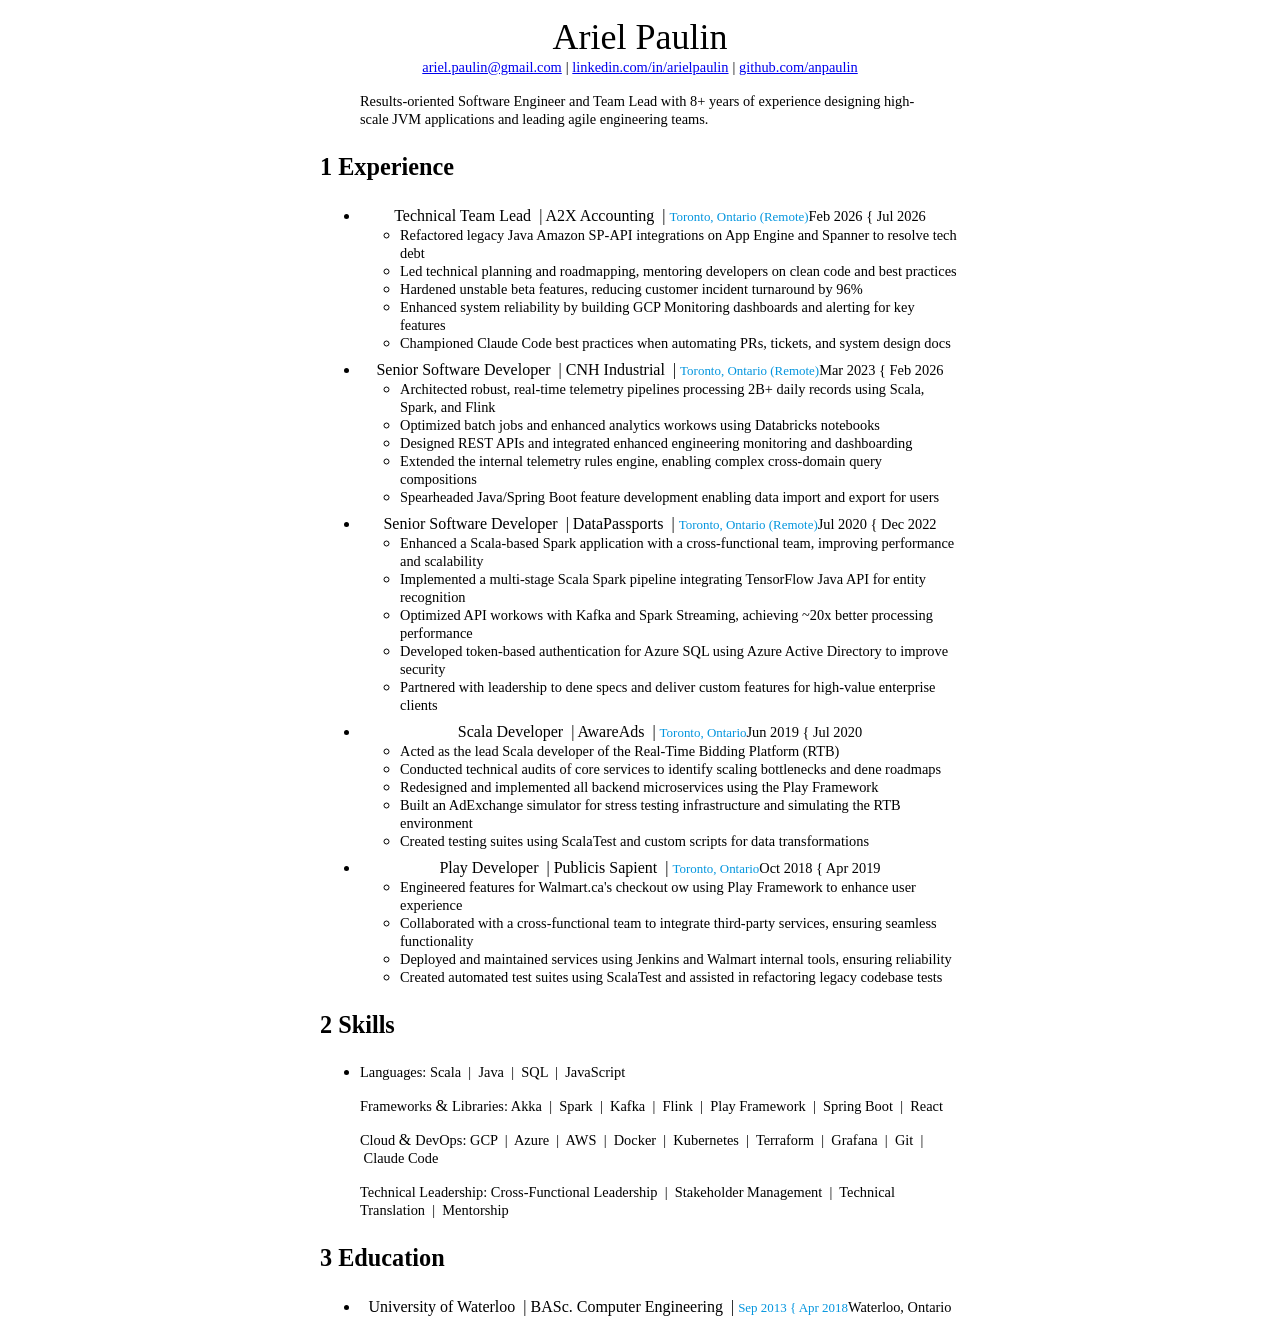
==== standard/ariel_paulin.html @ 682699bd "Makefile: add native make4ht HTML compilation target for TeX source" ====
<!DOCTYPE html> 
<html lang='en' xml:lang='en'> 
<head><title></title> 
<meta charset='utf-8' /> 
<meta content='TeX4ht (https://tug.org/tex4ht/)' name='generator' /> 
<meta content='width=device-width,initial-scale=1' name='viewport' /> 
<link href='ariel_paulin.css' rel='stylesheet' type='text/css' /> 
<meta content='ariel_paulin.tex' name='src' /> 
</head><body>
<div class='center'>
<!-- l. 124 --><p class='noindent'>
</p><!-- l. 125 --><p class='noindent'><span class='Roboto-Bold-lf-ot-1x-x-248'>Ariel Paulin</span><br />
<a href='mailto:ariel.paulin@gmail.com'><span class='Roboto-Regular-lf-ot-1'>ariel.paulin@gmail.com</span></a> <span class='lmsy-10'>| </span><a href='https://www.linkedin.com/in/arielpaulin'><span class='Roboto-Regular-lf-ot-1'>linkedin.com/in/arielpaulin</span></a> <span class='lmsy-10'>| </span><a href='https://github.com/anpaulin'><span class='Roboto-Regular-lf-ot-1'>github.com/anpaulin</span></a>  </p></div>
     <blockquote class='quote'>
     <!-- l. 135 --><p class='noindent'><span class='Roboto-Italic-lf-ot-1'>Results-oriented
     Software
     Engineer
     and
     Team
     Lead
     with
     8+
     years
     of
     experience
     designing
     high-scale
     JVM
     applications
     and
     leading
     agile
     engineering
     teams.</span>
     </p></blockquote>

<h3 class='sectionHead' id='experience'><span class='titlemark'>1    </span> <a id='x1-10001'></a>Experience</h3>
  <ul class='itemize1'>
  <li class='itemize'>
  <!-- l. 3 --><p class='noindent'></p> <table class='tabular' id='TBL-1'><colgroup id='TBL-1-1g'><col id='TBL-1-1' /><col id='TBL-1-2' /></colgroup><tr id='TBL-1-1-' style='vertical-align:baseline;'><td class='td10' id='TBL-1-1-1' style='white-space:nowrap; text-align:left;'><span class='Roboto-Bold-lf-ot-1x-x-109'>Technical Team Lead </span> <span class='lmsy-10x-x-109'>|</span> <span class='Roboto-Bold-lf-ot-1x-x-109'>A2X Accounting </span> <span class='lmsy-10x-x-109'>|</span> <span id='textcolor1'><span class='Roboto-Italic-lf-ot-1x-x-90'>Toronto, Ontario (Remote)</span></span></td><td class='td01' id='TBL-1-1-2' style='white-space:nowrap; text-align:right;'><span class='Roboto-Bold-lf-ot-1'>Feb 2026 { Jul 2026</span></td>
</tr></table>
       <ul class='itemize2'>
       <li class='itemize'>
       <span class='Roboto-Regular-lf-ot-1'>Refactored
       legacy
       Java
       Amazon
       SP-API
       integrations
       on                                                                                              
                                                                                                       
       App
       Engine
       and
       Spanner
       to
       resolve
       tech
       debt</span>
       </li>
       <li class='itemize'>
       <span class='Roboto-Regular-lf-ot-1'>Led
       technical
       planning
       and
       roadmapping,
       mentoring
       developers
       on
       clean
       code
       and
       best
       practices</span>
       </li>
       <li class='itemize'>
       <span class='Roboto-Regular-lf-ot-1'>Hardened
       unstable
       beta
       features,
       reducing
       customer
       incident
       turnaround
       by
       96%</span>
       </li>
       <li class='itemize'>
       <span class='Roboto-Regular-lf-ot-1'>Enhanced
       system
       reliability
       by
       building
       GCP
       Monitoring
       dashboards
       and
       alerting
       for
       key
       features</span>
                                                                                                       
                                                                                                       
       </li>
       <li class='itemize'>
       <span class='Roboto-Regular-lf-ot-1'>Championed
       Claude
       Code
       best
       practices
       when
       automating
       PRs,
       tickets,
       and
       system
       design
       docs</span>
        </li></ul>
  </li>
  <li class='itemize'>
  <!-- l. 3 --><p class='noindent'></p> <table class='tabular' id='TBL-2'><colgroup id='TBL-2-1g'><col id='TBL-2-1' /><col id='TBL-2-2' /></colgroup><tr id='TBL-2-1-' style='vertical-align:baseline;'><td class='td10' id='TBL-2-1-1' style='white-space:nowrap; text-align:left;'><span class='Roboto-Bold-lf-ot-1x-x-109'>Senior Software Developer </span> <span class='lmsy-10x-x-109'>|</span> <span class='Roboto-Bold-lf-ot-1x-x-109'>CNH Industrial </span> <span class='lmsy-10x-x-109'>|</span> <span id='textcolor2'><span class='Roboto-Italic-lf-ot-1x-x-90'>Toronto, Ontario (Remote)</span></span></td><td class='td01' id='TBL-2-1-2' style='white-space:nowrap; text-align:right;'><span class='Roboto-Bold-lf-ot-1'>Mar 2023 { Feb 2026</span></td>
</tr></table>
       <ul class='itemize2'>
       <li class='itemize'>
       <span class='Roboto-Regular-lf-ot-1'>Architected
       robust,
       real-time
       telemetry
       pipelines
       processing
       2B+
       daily
       records
       using
       Scala,
       Spark,
       and
       Flink</span>
       </li>
       <li class='itemize'>
       <span class='Roboto-Regular-lf-ot-1'>Optimized
       batch
       jobs
       and
       enhanced
       analytics
       work ows
       using
       Databricks
       notebooks</span>
       </li>
                                                                                                       
                                                                                                       
       <li class='itemize'>
       <span class='Roboto-Regular-lf-ot-1'>Designed
       REST
       APIs
       and
       integrated
       enhanced
       engineering
       monitoring
       and
       dashboarding</span>
       </li>
       <li class='itemize'>
       <span class='Roboto-Regular-lf-ot-1'>Extended
       the
       internal
       telemetry
       rules
       engine,
       enabling
       complex
       cross-domain
       query
       compositions</span>
       </li>
       <li class='itemize'>
       <span class='Roboto-Regular-lf-ot-1'>Spearheaded
       Java/Spring
       Boot
       feature
       development
       enabling
       data
       import
       and
       export
       for
       users</span>
        </li></ul>
  </li>
  <li class='itemize'>
  <!-- l. 3 --><p class='noindent'></p> <table class='tabular' id='TBL-3'><colgroup id='TBL-3-1g'><col id='TBL-3-1' /><col id='TBL-3-2' /></colgroup><tr id='TBL-3-1-' style='vertical-align:baseline;'><td class='td10' id='TBL-3-1-1' style='white-space:nowrap; text-align:left;'><span class='Roboto-Bold-lf-ot-1x-x-109'>Senior Software Developer </span> <span class='lmsy-10x-x-109'>|</span> <span class='Roboto-Bold-lf-ot-1x-x-109'>DataPassports </span> <span class='lmsy-10x-x-109'>|</span> <span id='textcolor3'><span class='Roboto-Italic-lf-ot-1x-x-90'>Toronto, Ontario (Remote)</span></span></td><td class='td01' id='TBL-3-1-2' style='white-space:nowrap; text-align:right;'><span class='Roboto-Bold-lf-ot-1'>Jul 2020 { Dec 2022</span></td>
</tr></table>
       <ul class='itemize2'>
       <li class='itemize'>
       <span class='Roboto-Regular-lf-ot-1'>Enhanced
       a
       Scala-based
       Spark                                                                                            
                                                                                                       
       application
       with
       a
       cross-functional
       team,
       improving
       performance
       and
       scalability</span>
       </li>
       <li class='itemize'>
       <span class='Roboto-Regular-lf-ot-1'>Implemented
       a
       multi-stage
       Scala
       Spark
       pipeline
       integrating
       TensorFlow
       Java
       API
       for
       entity
       recognition</span>
       </li>
       <li class='itemize'>
       <span class='Roboto-Regular-lf-ot-1'>Optimized
       API
       work ows
       with
       Kafka
       and
       Spark
       Streaming,
       achieving
       ~20x
       better
       processing
       performance</span>
       </li>
       <li class='itemize'>
       <span class='Roboto-Regular-lf-ot-1'>Developed
       token-based
       authentication
       for
       Azure
       SQL
       using
       Azure
       Active
       Directory                                                                                         
                                                                                                       
       to
       improve
       security</span>
       </li>
       <li class='itemize'>
       <span class='Roboto-Regular-lf-ot-1'>Partnered
       with
       leadership
       to
       de ne
       specs
       and
       deliver
       custom
       features
       for
       high-value
       enterprise
       clients</span>
        </li></ul>
  </li>
  <li class='itemize'>
  <!-- l. 3 --><p class='noindent'></p> <table class='tabular' id='TBL-4'><colgroup id='TBL-4-1g'><col id='TBL-4-1' /><col id='TBL-4-2' /></colgroup><tr id='TBL-4-1-' style='vertical-align:baseline;'><td class='td10' id='TBL-4-1-1' style='white-space:nowrap; text-align:left;'><span class='Roboto-Bold-lf-ot-1x-x-109'>Scala Developer </span> <span class='lmsy-10x-x-109'>|</span> <span class='Roboto-Bold-lf-ot-1x-x-109'>AwareAds </span> <span class='lmsy-10x-x-109'>|</span> <span id='textcolor4'><span class='Roboto-Italic-lf-ot-1x-x-90'>Toronto, Ontario</span></span></td><td class='td01' id='TBL-4-1-2' style='white-space:nowrap; text-align:right;'><span class='Roboto-Bold-lf-ot-1'>Jun 2019 { Jul 2020</span></td>
</tr></table>
       <ul class='itemize2'>
       <li class='itemize'>
       <span class='Roboto-Regular-lf-ot-1'>Acted
       as
       the
       lead
       Scala
       developer
       of
       the
       Real-Time
       Bidding
       Platform
       (RTB)</span>
       </li>
       <li class='itemize'>
       <span class='Roboto-Regular-lf-ot-1'>Conducted
       technical
       audits
       of
       core
       services
       to
       identify
       scaling
       bottlenecks                                                                                       
                                                                                                       
       and
       de ne
       roadmaps</span>
       </li>
       <li class='itemize'>
       <span class='Roboto-Regular-lf-ot-1'>Redesigned
       and
       implemented
       all
       backend
       microservices
       using
       the
       Play
       Framework</span>
       </li>
       <li class='itemize'>
       <span class='Roboto-Regular-lf-ot-1'>Built
       an
       AdExchange
       simulator
       for
       stress
       testing
       infrastructure
       and
       simulating
       the
       RTB
       environment</span>
       </li>
       <li class='itemize'>
       <span class='Roboto-Regular-lf-ot-1'>Created
       testing
       suites
       using
       ScalaTest
       and
       custom
       scripts
       for
       data
       transformations</span>
        </li></ul>
  </li>
  <li class='itemize'>
  <!-- l. 3 --><p class='noindent'></p> <table class='tabular' id='TBL-5'><colgroup id='TBL-5-1g'><col id='TBL-5-1' /><col id='TBL-5-2' /></colgroup><tr id='TBL-5-1-' style='vertical-align:baseline;'><td class='td10' id='TBL-5-1-1' style='white-space:nowrap; text-align:left;'><span class='Roboto-Bold-lf-ot-1x-x-109'>Play Developer </span> <span class='lmsy-10x-x-109'>|</span> <span class='Roboto-Bold-lf-ot-1x-x-109'>Publicis Sapient </span> <span class='lmsy-10x-x-109'>|</span> <span id='textcolor5'><span class='Roboto-Italic-lf-ot-1x-x-90'>Toronto, Ontario</span></span></td><td class='td01' id='TBL-5-1-2' style='white-space:nowrap; text-align:right;'><span class='Roboto-Bold-lf-ot-1'>Oct 2018 { Apr 2019</span></td>
</tr></table>
                                                                                                       
                                                                                                       
       <ul class='itemize2'>
       <li class='itemize'>
       <span class='Roboto-Regular-lf-ot-1'>Engineered
       features
       for
       Walmart.ca's
       checkout
        ow
       using
       Play
       Framework
       to
       enhance
       user
       experience</span>
       </li>
       <li class='itemize'>
       <span class='Roboto-Regular-lf-ot-1'>Collaborated
       with
       a
       cross-functional
       team
       to
       integrate
       third-party
       services,
       ensuring
       seamless
       functionality</span>
       </li>
       <li class='itemize'>
       <span class='Roboto-Regular-lf-ot-1'>Deployed
       and
       maintained
       services
       using
       Jenkins
       and
       Walmart
       internal
       tools,
       ensuring
       reliability</span>
       </li>
       <li class='itemize'>
       <span class='Roboto-Regular-lf-ot-1'>Created
       automated
       test                                                                                             
                                                                                                       
       suites
       using
       ScalaTest
       and
       assisted
       in
       refactoring
       legacy
       codebase
       tests</span>
        </li></ul>
  </li></ul>

<h3 class='sectionHead' id='skills'><span class='titlemark'>2    </span> <a id='x1-20002'></a>Skills</h3>
  <ul class='itemize1'>
  <li class='itemize'>
  <!-- l. 152 --><p class='noindent'>
  <span class='Roboto-Bold-lf-ot-1'>Languages</span><span class='Roboto-Regular-lf-ot-1'>:
  Scala
   </span><span class='cmsy-10'>|
  </span><span class='Roboto-Regular-lf-ot-1'> Java
   </span><span class='cmsy-10'>|
  </span><span class='Roboto-Regular-lf-ot-1'> SQL
   </span><span class='cmsy-10'>|
  </span><span class='Roboto-Regular-lf-ot-1'> JavaScript</span>
  </p><!-- l. 154 --><p class='noindent'><span class='Roboto-Bold-lf-ot-1'>Frameworks
  </span>&amp;
  <span class='Roboto-Bold-lf-ot-1'>Libraries</span><span class='Roboto-Regular-lf-ot-1'>:
  Akka
   </span><span class='cmsy-10'>|
  </span><span class='Roboto-Regular-lf-ot-1'> Spark
   </span><span class='cmsy-10'>|
  </span><span class='Roboto-Regular-lf-ot-1'> Kafka
   </span><span class='cmsy-10'>|
  </span><span class='Roboto-Regular-lf-ot-1'> Flink
   </span><span class='cmsy-10'>|
  </span><span class='Roboto-Regular-lf-ot-1'> Play
  Framework
   </span><span class='cmsy-10'>|
  </span><span class='Roboto-Regular-lf-ot-1'> Spring
  Boot
   </span><span class='cmsy-10'>|
  </span><span class='Roboto-Regular-lf-ot-1'> React</span>
  </p><!-- l. 155 --><p class='noindent'><span class='Roboto-Bold-lf-ot-1'>Cloud
  </span>&amp;
  <span class='Roboto-Bold-lf-ot-1'>DevOps</span><span class='Roboto-Regular-lf-ot-1'>:
  GCP
   </span><span class='cmsy-10'>|
  </span><span class='Roboto-Regular-lf-ot-1'> Azure
   </span><span class='cmsy-10'>|
  </span><span class='Roboto-Regular-lf-ot-1'> AWS
   </span><span class='cmsy-10'>|
                                                                                                       
                                                                                                       
  </span><span class='Roboto-Regular-lf-ot-1'> Docker
   </span><span class='cmsy-10'>|
  </span><span class='Roboto-Regular-lf-ot-1'> Kubernetes
   </span><span class='cmsy-10'>|
  </span><span class='Roboto-Regular-lf-ot-1'> Terraform
   </span><span class='cmsy-10'>|
  </span><span class='Roboto-Regular-lf-ot-1'> Grafana
   </span><span class='cmsy-10'>|
  </span><span class='Roboto-Regular-lf-ot-1'> Git
   </span><span class='cmsy-10'>|
  </span><span class='Roboto-Regular-lf-ot-1'> Claude
  Code</span>
  </p><!-- l. 156 --><p class='noindent'><span class='Roboto-Bold-lf-ot-1'>Technical
  Leadership</span><span class='Roboto-Regular-lf-ot-1'>:
  Cross-Functional
  Leadership
   </span><span class='cmsy-10'>|
  </span><span class='Roboto-Regular-lf-ot-1'> Stakeholder
  Management
   </span><span class='cmsy-10'>|
  </span><span class='Roboto-Regular-lf-ot-1'> Technical
  Translation
   </span><span class='cmsy-10'>|
  </span><span class='Roboto-Regular-lf-ot-1'> Mentorship</span>
  </p></li></ul>

<h3 class='sectionHead' id='education'><span class='titlemark'>3    </span> <a id='x1-30003'></a>Education</h3>
  <ul class='itemize1'>
  <li class='itemize'>
  <!-- l. 3 --><p class='noindent'></p> <table class='tabular' id='TBL-6'><colgroup id='TBL-6-1g'><col id='TBL-6-1' /><col id='TBL-6-2' /></colgroup><tr id='TBL-6-1-' style='vertical-align:baseline;'><td class='td10' id='TBL-6-1-1' style='white-space:nowrap; text-align:left;'><span class='Roboto-Bold-lf-ot-1x-x-109'>University of Waterloo </span> <span class='lmsy-10x-x-109'>|</span> <span class='Roboto-Bold-lf-ot-1x-x-109'>BASc. Computer Engineering </span> <span class='lmsy-10x-x-109'>|</span> <span id='textcolor6'><span class='Roboto-Italic-lf-ot-1x-x-90'>Sep 2013 { Apr 2018</span></span></td><td class='td01' id='TBL-6-1-2' style='white-space:nowrap; text-align:right;'><span class='Roboto-Bold-lf-ot-1'>Waterloo, Ontario</span></td>
</tr></table>
  </li></ul>
 
</body> 
</html>
---- standard/ariel_paulin.css ----
/* start css.sty */
.cmsy-10{font-size:90%;}
.Roboto-Regular-lf-ot-1x-x-109{}
.Roboto-Bold-lf-ot-1x-x-109{}
.Roboto-Bold-lf-ot-1x-x-248{font-size:225%;}
.Roboto-Regular-lf-ot-1{font-size:90%;}
.lmsy-10{font-size:90%;}
.Roboto-Italic-lf-ot-1{font-size:90%;}
.rm-lmtt-10x-x-109{ font-family: monospace,monospace;}
.lmsy-10x-x-109{}
.Roboto-Italic-lf-ot-1x-x-90{font-size:81%;}
.Roboto-Bold-lf-ot-1{font-size:90%;}
p{margin-top:0;margin-bottom:0}
p.indent{text-indent:0;}
p + p{margin-top:1em;}
p + div, p + pre {margin-top:1em;}
div + p, pre + p {margin-top:1em;}
a { overflow-wrap: break-word; word-wrap: break-word; word-break: break-word; hyphens: auto; }
@media print {div.crosslinks {visibility:hidden;}}
table.tabular{border-collapse: collapse; border-spacing: 0;}
a img { border-top: 0; border-left: 0; border-right: 0; }
center { margin-top:1em; margin-bottom:1em; }
td center { margin-top:0em; margin-bottom:0em; }
.Canvas { position:relative; }
img.math{vertical-align:middle;}
div.par-math-display, div.math-display{text-align:center;}
body{ margin:1em auto; max-width:80ch; padding:0 .62em; }
h1,h2,h3,h4,h5 { line-height:1.2; }
@media print{ body{ max-width:none } }
.partHead, .likepartHead { font-size: 2em; }
.chapterHead, .likechapterHead { font-size: 1.7411em; }
.sectionHead, .likesectionHead { font-size: 1.5157em; }
.subsectionHead, .likesubsectionHead { font-size: 1.3195em; }
.subsubsectionHead, .likesubsubsectionHead { font-size: 1.1487em; }
 @media (prefers-color-scheme: dark) { img[src^="ariel_paulin"]{filter: invert(1); } } 
 body { background-color: Canvas; color: CanvasText; color-scheme: light dark; } 
li p.indent { text-indent: 0em }
li p:first-child{ margin-top:0em; }
li p:last-child, li div:last-child { margin-bottom:0.5em; }
li p:first-child{ margin-bottom:0; }
li p~ul:last-child, li p~ol:last-child{ margin-bottom:0.5em; }
.enumerate1 {list-style-type:decimal;}
.enumerate2 {list-style-type:lower-alpha;}
.enumerate3 {list-style-type:lower-roman;}
.enumerate4 {list-style-type:upper-alpha;}
div.newtheorem { margin-bottom: 2em; margin-top: 2em;}
div.newtheorem .head{font-weight: bold;}
.obeylines-h,.obeylines-v {white-space: nowrap; }
div.obeylines-v p { margin-top:0; margin-bottom:0; }
.overline{ text-decoration:overline; }
.overline img{ border-top: 1px solid black; }
td.displaylines {text-align:center; white-space:nowrap;}
.centerline {text-align:center;}
.rightline {text-align:right;}
pre.verbatim {font-family: monospace,monospace; text-align:left; clear:both; }
.fbox {padding-left:3.0pt; padding-right:3.0pt; text-indent:0pt; border:solid black 0.4pt; }
div.fbox {display:table}
div.center div.fbox {text-align:center; clear:both; padding-left:3.0pt; padding-right:3.0pt; text-indent:0pt; border:solid black 0.4pt; }
div.minipage{width:100%;}
div.center, div.center div.center {text-align: center; margin-left:1em; margin-right:1em;}
div.center div {text-align: left;}
div.flushright, div.flushright div.flushright {text-align: right;}
div.flushright div {text-align: left;}
div.flushleft {text-align: left;}
.underline{ text-decoration:underline; }
.underline img{ border-bottom: 1px solid black; margin-bottom:1pt; }
.framebox-c, .framebox-l, .framebox-r { padding-left:3.0pt; padding-right:3.0pt; text-indent:0pt; border:solid black 0.4pt; }
.framebox-c {text-align:center;}
.framebox-l {text-align:left;}
.framebox-r {text-align:right;}
span.thank-mark{ vertical-align: super }
span.footnote-mark sup.textsuperscript, span.footnote-mark a sup.textsuperscript{ font-size:80%; }
code.verb{font-family:monospace,monospace;}
div.tabular, div.center div.tabular {text-align: center; margin-top:0.5em; margin-bottom:0.5em; }
table.tabular td p{margin-top:0em;}
table.tabular {margin-left: auto; margin-right: auto;}
td p:first-child{ margin-top:0em; }
td p:last-child{ margin-bottom:0em; }
div.td00{ margin-left:0pt; margin-right:0pt; }
div.td01{ margin-left:0pt; margin-right:5pt; }
div.td10{ margin-left:5pt; margin-right:0pt; }
div.td11{ margin-left:5pt; margin-right:5pt; }
table[rules] {border-left:solid black 0.4pt; border-right:solid black 0.4pt; }
td.td00{ padding-left:0pt; padding-right:0pt; }
td.td01{ padding-left:0pt; padding-right:5pt; }
td.td10{ padding-left:5pt; padding-right:0pt; }
td.td11{ padding-left:5pt; padding-right:5pt; }
table[rules] {border-left:solid black 0.4pt; border-right:solid black 0.4pt; }
.hline hr, .cline hr{ height : 0px; margin:0px; }
.hline td, .cline td{ padding: 0; }
.hline hr, .cline hr{border:none;border-top:1px solid black;}
.hline {border-top: 1px solid black;}
.hline + .vspace:last-child{display:none;}
.tabbing-right {text-align:right;}
div.float, div.figure {margin-left: auto; margin-right: auto;}
div.float img {text-align:center;}
div.figure img {text-align:center;}
.marginpar,.reversemarginpar {width:20%; float:right; text-align:left; margin-left:auto; margin-top:0.5em; font-size:85%; text-decoration:underline;}
.marginpar p,.reversemarginpar p{margin-top:0.4em; margin-bottom:0.4em;}
.reversemarginpar{float:left;}
table.equation {width:100%;}
.equation td{text-align:center; }
td.equation { margin-top:1em; margin-bottom:1em; } 
td.equation-label { width:5%; text-align:center; }
td.eqnarray4 { width:5%; white-space: normal; }
td.eqnarray2 { width:5%; }
table.eqnarray-star, table.eqnarray {width:100%;}
div.eqnarray{text-align:center;}
div.array {text-align:center;}
div.pmatrix {text-align:center;}
table.pmatrix {width:100%;}
span.pmatrix img{vertical-align:middle;}
div.pmatrix {text-align:center;}
table.pmatrix {width:100%;}
span.bar-css {text-decoration:overline;}
img.cdots{vertical-align:middle;}
.partToc a, .partToc, .likepartToc a, .likepartToc {line-height: 200%; font-weight:bold; font-size:110%;}
.index-item, .index-subitem, .index-subsubitem {display:block}
div.caption {text-indent:-2em; margin-left:3em; margin-right:1em; text-align:center; margin-top: 0.5rem;}
div.caption span.id{font-weight: bold; white-space: nowrap; }
h1.partHead{text-align: center}
p.bibitem { text-indent: -2em; margin-left: 2em; margin-top:0.6em; margin-bottom:0.6em; }
p.bibitem-p { text-indent: 0em; margin-left: 2em; margin-top:0.6em; margin-bottom:0.6em; }
.subsubsectionHead, .likesubsubsectionHead { font-size: 1em; }
.paragraphHead, .likeparagraphHead { margin-top:2em; font-weight: bold;}
.subparagraphHead, .likesubparagraphHead { font-weight: bold;}
.verse{white-space:nowrap; margin-left:2em}
div.maketitle {text-align:center;}
h2.titleHead{text-align:center;}
div.maketitle{ margin-bottom: 2em; }
div.author, div.date {text-align:center;}
div.thanks{text-align:left; margin-left:10%; font-size:85%; font-style:italic; }
div.author{white-space: nowrap;}
div.abstract p {margin-left:5%; margin-right:5%;}
div.abstract {width:100%;}
.abstracttitle{text-align:center;margin-bottom:1em;}
.subsectionToc, .likesubsectionToc {margin-left:1em;}
.subsubsectionToc, .likesubsubsectionToc {margin-left:2em;}
.paragraphToc, .likeparagraphToc {margin-left:3em;}
.subparagraphToc, .likesubparagraphToc {margin-left:4em;}
figure.float, div.figure {margin-left: auto; margin-right: auto;}
figure.figure {text-align:center;}
figcaption.caption {text-indent:-2em; margin-left:3em; margin-right:1em; text-align:center;}
figcaption.caption span.id{font-weight: bold; white-space: nowrap; }
p + figcaption, img + figcaption{margin-top: 1em;}
.abstract{margin:1em;}
div.verbatiminput {font-family: monospace,monospace; white-space: nowrap; }
dl.enumerate-enumitem{display:grid; grid-template-columns: 3ch 1fr; align-items: top; row-gap:1ch;}
div.tabular, div.center div.tabular {text-align: center; margin-top:0.5em; margin-bottom:0.5em; }
table.tabular td p{margin-top:0em;}
table.tabular {margin-left: auto; margin-right: auto;}
td p:first-child{ margin-top:0em; }
td p:last-child{ margin-bottom:0em; }
div.td00{ margin-left:0pt; margin-right:0pt; }
div.td01{ margin-left:0pt; margin-right:5pt; }
div.td10{ margin-left:5pt; margin-right:0pt; }
div.td11{ margin-left:5pt; margin-right:5pt; }
table[rules] {border-left:solid black 0.4pt; border-right:solid black 0.4pt; }
td.td00{ padding-left:0pt; padding-right:0pt; }
td.td01{ padding-left:0pt; padding-right:5pt; }
td.td10{ padding-left:5pt; padding-right:0pt; }
td.td11{ padding-left:5pt; padding-right:5pt; }
table[rules] {border-left:solid black 0.4pt; border-right:solid black 0.4pt; }
.hline hr, .cline hr{ height : 0px; margin:0px; }
.hline td, .cline td{ padding: 0; }
.hline hr, .cline hr{border:none;border-top:1px solid black;}
.hline {border-top: 1px solid black;}
.hline + .vspace:last-child{display:none;}
div.array {text-align:center;}
span#textcolor1{color:#0395DE}
span#textcolor2{color:#0395DE}
span#textcolor3{color:#0395DE}
span#textcolor4{color:#0395DE}
span#textcolor5{color:#0395DE}
span#textcolor6{color:#0395DE}
/* end css.sty */
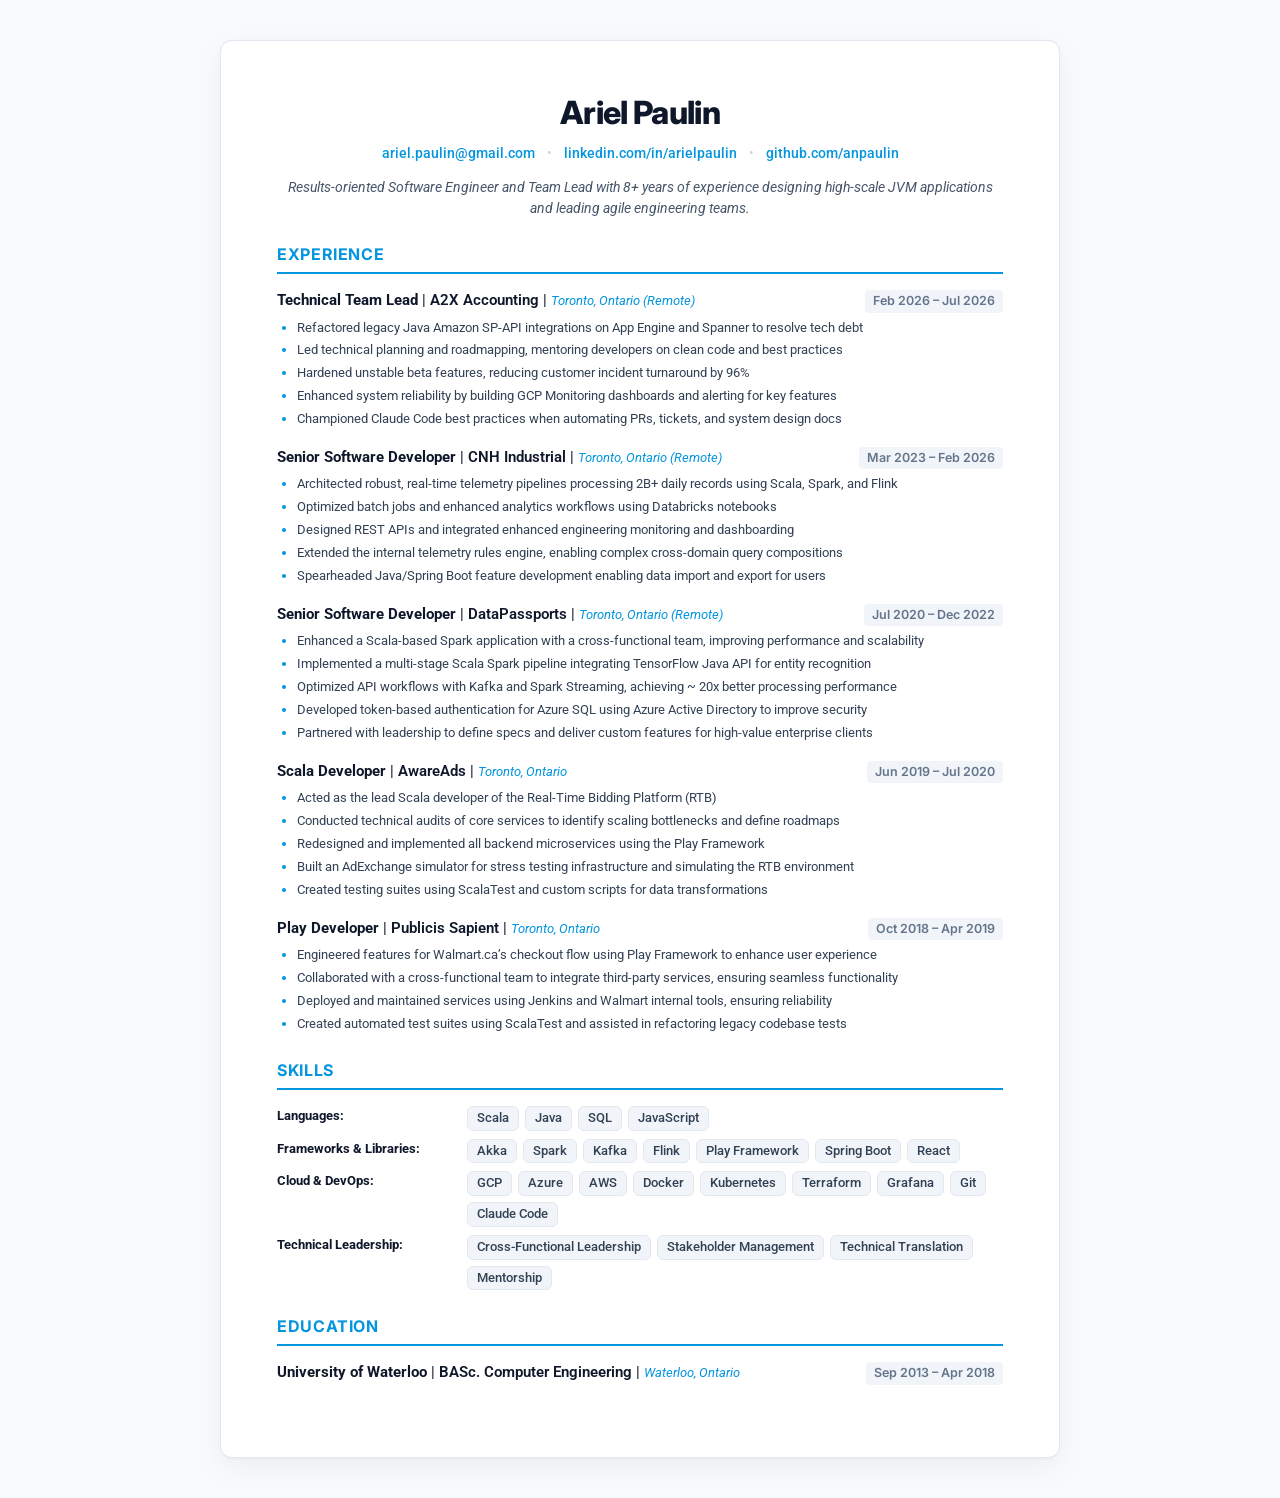
==== commit f6db5376: "Compiler: replace raw make4ht with custom clean modern HTML5 compiler script" ====
--- a/standard/ariel_paulin.html
+++ b/standard/ariel_paulin.html
@@ -1,495 +1,397 @@
-<!DOCTYPE html> 
-<html lang='en' xml:lang='en'> 
-<head><title></title> 
-<meta charset='utf-8' /> 
-<meta content='TeX4ht (https://tug.org/tex4ht/)' name='generator' /> 
-<meta content='width=device-width,initial-scale=1' name='viewport' /> 
-<link href='ariel_paulin.css' rel='stylesheet' type='text/css' /> 
-<meta content='ariel_paulin.tex' name='src' /> 
-</head><body>
-<div class='center'>
-<!-- l. 124 --><p class='noindent'>
-</p><!-- l. 125 --><p class='noindent'><span class='Roboto-Bold-lf-ot-1x-x-248'>Ariel Paulin</span><br />
-<a href='mailto:ariel.paulin@gmail.com'><span class='Roboto-Regular-lf-ot-1'>ariel.paulin@gmail.com</span></a> <span class='lmsy-10'>| </span><a href='https://www.linkedin.com/in/arielpaulin'><span class='Roboto-Regular-lf-ot-1'>linkedin.com/in/arielpaulin</span></a> <span class='lmsy-10'>| </span><a href='https://github.com/anpaulin'><span class='Roboto-Regular-lf-ot-1'>github.com/anpaulin</span></a>  </p></div>
-     <blockquote class='quote'>
-     <!-- l. 135 --><p class='noindent'><span class='Roboto-Italic-lf-ot-1'>Results-oriented
-     Software
-     Engineer
-     and
-     Team
-     Lead
-     with
-     8+
-     years
-     of
-     experience
-     designing
-     high-scale
-     JVM
-     applications
-     and
-     leading
-     agile
-     engineering
-     teams.</span>
-     </p></blockquote>
-
-<h3 class='sectionHead' id='experience'><span class='titlemark'>1    </span> <a id='x1-10001'></a>Experience</h3>
-  <ul class='itemize1'>
-  <li class='itemize'>
-  <!-- l. 3 --><p class='noindent'></p> <table class='tabular' id='TBL-1'><colgroup id='TBL-1-1g'><col id='TBL-1-1' /><col id='TBL-1-2' /></colgroup><tr id='TBL-1-1-' style='vertical-align:baseline;'><td class='td10' id='TBL-1-1-1' style='white-space:nowrap; text-align:left;'><span class='Roboto-Bold-lf-ot-1x-x-109'>Technical Team Lead </span> <span class='lmsy-10x-x-109'>|</span> <span class='Roboto-Bold-lf-ot-1x-x-109'>A2X Accounting </span> <span class='lmsy-10x-x-109'>|</span> <span id='textcolor1'><span class='Roboto-Italic-lf-ot-1x-x-90'>Toronto, Ontario (Remote)</span></span></td><td class='td01' id='TBL-1-1-2' style='white-space:nowrap; text-align:right;'><span class='Roboto-Bold-lf-ot-1'>Feb 2026 { Jul 2026</span></td>
-</tr></table>
-       <ul class='itemize2'>
-       <li class='itemize'>
-       <span class='Roboto-Regular-lf-ot-1'>Refactored
-       legacy
-       Java
-       Amazon
-       SP-API
-       integrations
-       on                                                                                              
-                                                                                                       
-       App
-       Engine
-       and
-       Spanner
-       to
-       resolve
-       tech
-       debt</span>
-       </li>
-       <li class='itemize'>
-       <span class='Roboto-Regular-lf-ot-1'>Led
-       technical
-       planning
-       and
-       roadmapping,
-       mentoring
-       developers
-       on
-       clean
-       code
-       and
-       best
-       practices</span>
-       </li>
-       <li class='itemize'>
-       <span class='Roboto-Regular-lf-ot-1'>Hardened
-       unstable
-       beta
-       features,
-       reducing
-       customer
-       incident
-       turnaround
-       by
-       96%</span>
-       </li>
-       <li class='itemize'>
-       <span class='Roboto-Regular-lf-ot-1'>Enhanced
-       system
-       reliability
-       by
-       building
-       GCP
-       Monitoring
-       dashboards
-       and
-       alerting
-       for
-       key
-       features</span>
-                                                                                                       
-                                                                                                       
-       </li>
-       <li class='itemize'>
-       <span class='Roboto-Regular-lf-ot-1'>Championed
-       Claude
-       Code
-       best
-       practices
-       when
-       automating
-       PRs,
-       tickets,
-       and
-       system
-       design
-       docs</span>
-        </li></ul>
-  </li>
-  <li class='itemize'>
-  <!-- l. 3 --><p class='noindent'></p> <table class='tabular' id='TBL-2'><colgroup id='TBL-2-1g'><col id='TBL-2-1' /><col id='TBL-2-2' /></colgroup><tr id='TBL-2-1-' style='vertical-align:baseline;'><td class='td10' id='TBL-2-1-1' style='white-space:nowrap; text-align:left;'><span class='Roboto-Bold-lf-ot-1x-x-109'>Senior Software Developer </span> <span class='lmsy-10x-x-109'>|</span> <span class='Roboto-Bold-lf-ot-1x-x-109'>CNH Industrial </span> <span class='lmsy-10x-x-109'>|</span> <span id='textcolor2'><span class='Roboto-Italic-lf-ot-1x-x-90'>Toronto, Ontario (Remote)</span></span></td><td class='td01' id='TBL-2-1-2' style='white-space:nowrap; text-align:right;'><span class='Roboto-Bold-lf-ot-1'>Mar 2023 { Feb 2026</span></td>
-</tr></table>
-       <ul class='itemize2'>
-       <li class='itemize'>
-       <span class='Roboto-Regular-lf-ot-1'>Architected
-       robust,
-       real-time
-       telemetry
-       pipelines
-       processing
-       2B+
-       daily
-       records
-       using
-       Scala,
-       Spark,
-       and
-       Flink</span>
-       </li>
-       <li class='itemize'>
-       <span class='Roboto-Regular-lf-ot-1'>Optimized
-       batch
-       jobs
-       and
-       enhanced
-       analytics
-       work ows
-       using
-       Databricks
-       notebooks</span>
-       </li>
-                                                                                                       
-                                                                                                       
-       <li class='itemize'>
-       <span class='Roboto-Regular-lf-ot-1'>Designed
-       REST
-       APIs
-       and
-       integrated
-       enhanced
-       engineering
-       monitoring
-       and
-       dashboarding</span>
-       </li>
-       <li class='itemize'>
-       <span class='Roboto-Regular-lf-ot-1'>Extended
-       the
-       internal
-       telemetry
-       rules
-       engine,
-       enabling
-       complex
-       cross-domain
-       query
-       compositions</span>
-       </li>
-       <li class='itemize'>
-       <span class='Roboto-Regular-lf-ot-1'>Spearheaded
-       Java/Spring
-       Boot
-       feature
-       development
-       enabling
-       data
-       import
-       and
-       export
-       for
-       users</span>
-        </li></ul>
-  </li>
-  <li class='itemize'>
-  <!-- l. 3 --><p class='noindent'></p> <table class='tabular' id='TBL-3'><colgroup id='TBL-3-1g'><col id='TBL-3-1' /><col id='TBL-3-2' /></colgroup><tr id='TBL-3-1-' style='vertical-align:baseline;'><td class='td10' id='TBL-3-1-1' style='white-space:nowrap; text-align:left;'><span class='Roboto-Bold-lf-ot-1x-x-109'>Senior Software Developer </span> <span class='lmsy-10x-x-109'>|</span> <span class='Roboto-Bold-lf-ot-1x-x-109'>DataPassports </span> <span class='lmsy-10x-x-109'>|</span> <span id='textcolor3'><span class='Roboto-Italic-lf-ot-1x-x-90'>Toronto, Ontario (Remote)</span></span></td><td class='td01' id='TBL-3-1-2' style='white-space:nowrap; text-align:right;'><span class='Roboto-Bold-lf-ot-1'>Jul 2020 { Dec 2022</span></td>
-</tr></table>
-       <ul class='itemize2'>
-       <li class='itemize'>
-       <span class='Roboto-Regular-lf-ot-1'>Enhanced
-       a
-       Scala-based
-       Spark                                                                                            
-                                                                                                       
-       application
-       with
-       a
-       cross-functional
-       team,
-       improving
-       performance
-       and
-       scalability</span>
-       </li>
-       <li class='itemize'>
-       <span class='Roboto-Regular-lf-ot-1'>Implemented
-       a
-       multi-stage
-       Scala
-       Spark
-       pipeline
-       integrating
-       TensorFlow
-       Java
-       API
-       for
-       entity
-       recognition</span>
-       </li>
-       <li class='itemize'>
-       <span class='Roboto-Regular-lf-ot-1'>Optimized
-       API
-       work ows
-       with
-       Kafka
-       and
-       Spark
-       Streaming,
-       achieving
-       ~20x
-       better
-       processing
-       performance</span>
-       </li>
-       <li class='itemize'>
-       <span class='Roboto-Regular-lf-ot-1'>Developed
-       token-based
-       authentication
-       for
-       Azure
-       SQL
-       using
-       Azure
-       Active
-       Directory                                                                                         
-                                                                                                       
-       to
-       improve
-       security</span>
-       </li>
-       <li class='itemize'>
-       <span class='Roboto-Regular-lf-ot-1'>Partnered
-       with
-       leadership
-       to
-       de ne
-       specs
-       and
-       deliver
-       custom
-       features
-       for
-       high-value
-       enterprise
-       clients</span>
-        </li></ul>
-  </li>
-  <li class='itemize'>
-  <!-- l. 3 --><p class='noindent'></p> <table class='tabular' id='TBL-4'><colgroup id='TBL-4-1g'><col id='TBL-4-1' /><col id='TBL-4-2' /></colgroup><tr id='TBL-4-1-' style='vertical-align:baseline;'><td class='td10' id='TBL-4-1-1' style='white-space:nowrap; text-align:left;'><span class='Roboto-Bold-lf-ot-1x-x-109'>Scala Developer </span> <span class='lmsy-10x-x-109'>|</span> <span class='Roboto-Bold-lf-ot-1x-x-109'>AwareAds </span> <span class='lmsy-10x-x-109'>|</span> <span id='textcolor4'><span class='Roboto-Italic-lf-ot-1x-x-90'>Toronto, Ontario</span></span></td><td class='td01' id='TBL-4-1-2' style='white-space:nowrap; text-align:right;'><span class='Roboto-Bold-lf-ot-1'>Jun 2019 { Jul 2020</span></td>
-</tr></table>
-       <ul class='itemize2'>
-       <li class='itemize'>
-       <span class='Roboto-Regular-lf-ot-1'>Acted
-       as
-       the
-       lead
-       Scala
-       developer
-       of
-       the
-       Real-Time
-       Bidding
-       Platform
-       (RTB)</span>
-       </li>
-       <li class='itemize'>
-       <span class='Roboto-Regular-lf-ot-1'>Conducted
-       technical
-       audits
-       of
-       core
-       services
-       to
-       identify
-       scaling
-       bottlenecks                                                                                       
-                                                                                                       
-       and
-       de ne
-       roadmaps</span>
-       </li>
-       <li class='itemize'>
-       <span class='Roboto-Regular-lf-ot-1'>Redesigned
-       and
-       implemented
-       all
-       backend
-       microservices
-       using
-       the
-       Play
-       Framework</span>
-       </li>
-       <li class='itemize'>
-       <span class='Roboto-Regular-lf-ot-1'>Built
-       an
-       AdExchange
-       simulator
-       for
-       stress
-       testing
-       infrastructure
-       and
-       simulating
-       the
-       RTB
-       environment</span>
-       </li>
-       <li class='itemize'>
-       <span class='Roboto-Regular-lf-ot-1'>Created
-       testing
-       suites
-       using
-       ScalaTest
-       and
-       custom
-       scripts
-       for
-       data
-       transformations</span>
-        </li></ul>
-  </li>
-  <li class='itemize'>
-  <!-- l. 3 --><p class='noindent'></p> <table class='tabular' id='TBL-5'><colgroup id='TBL-5-1g'><col id='TBL-5-1' /><col id='TBL-5-2' /></colgroup><tr id='TBL-5-1-' style='vertical-align:baseline;'><td class='td10' id='TBL-5-1-1' style='white-space:nowrap; text-align:left;'><span class='Roboto-Bold-lf-ot-1x-x-109'>Play Developer </span> <span class='lmsy-10x-x-109'>|</span> <span class='Roboto-Bold-lf-ot-1x-x-109'>Publicis Sapient </span> <span class='lmsy-10x-x-109'>|</span> <span id='textcolor5'><span class='Roboto-Italic-lf-ot-1x-x-90'>Toronto, Ontario</span></span></td><td class='td01' id='TBL-5-1-2' style='white-space:nowrap; text-align:right;'><span class='Roboto-Bold-lf-ot-1'>Oct 2018 { Apr 2019</span></td>
-</tr></table>
-                                                                                                       
-                                                                                                       
-       <ul class='itemize2'>
-       <li class='itemize'>
-       <span class='Roboto-Regular-lf-ot-1'>Engineered
-       features
-       for
-       Walmart.ca's
-       checkout
-        ow
-       using
-       Play
-       Framework
-       to
-       enhance
-       user
-       experience</span>
-       </li>
-       <li class='itemize'>
-       <span class='Roboto-Regular-lf-ot-1'>Collaborated
-       with
-       a
-       cross-functional
-       team
-       to
-       integrate
-       third-party
-       services,
-       ensuring
-       seamless
-       functionality</span>
-       </li>
-       <li class='itemize'>
-       <span class='Roboto-Regular-lf-ot-1'>Deployed
-       and
-       maintained
-       services
-       using
-       Jenkins
-       and
-       Walmart
-       internal
-       tools,
-       ensuring
-       reliability</span>
-       </li>
-       <li class='itemize'>
-       <span class='Roboto-Regular-lf-ot-1'>Created
-       automated
-       test                                                                                             
-                                                                                                       
-       suites
-       using
-       ScalaTest
-       and
-       assisted
-       in
-       refactoring
-       legacy
-       codebase
-       tests</span>
-        </li></ul>
-  </li></ul>
-
-<h3 class='sectionHead' id='skills'><span class='titlemark'>2    </span> <a id='x1-20002'></a>Skills</h3>
-  <ul class='itemize1'>
-  <li class='itemize'>
-  <!-- l. 152 --><p class='noindent'>
-  <span class='Roboto-Bold-lf-ot-1'>Languages</span><span class='Roboto-Regular-lf-ot-1'>:
-  Scala
-   </span><span class='cmsy-10'>|
-  </span><span class='Roboto-Regular-lf-ot-1'> Java
-   </span><span class='cmsy-10'>|
-  </span><span class='Roboto-Regular-lf-ot-1'> SQL
-   </span><span class='cmsy-10'>|
-  </span><span class='Roboto-Regular-lf-ot-1'> JavaScript</span>
-  </p><!-- l. 154 --><p class='noindent'><span class='Roboto-Bold-lf-ot-1'>Frameworks
-  </span>&amp;
-  <span class='Roboto-Bold-lf-ot-1'>Libraries</span><span class='Roboto-Regular-lf-ot-1'>:
-  Akka
-   </span><span class='cmsy-10'>|
-  </span><span class='Roboto-Regular-lf-ot-1'> Spark
-   </span><span class='cmsy-10'>|
-  </span><span class='Roboto-Regular-lf-ot-1'> Kafka
-   </span><span class='cmsy-10'>|
-  </span><span class='Roboto-Regular-lf-ot-1'> Flink
-   </span><span class='cmsy-10'>|
-  </span><span class='Roboto-Regular-lf-ot-1'> Play
-  Framework
-   </span><span class='cmsy-10'>|
-  </span><span class='Roboto-Regular-lf-ot-1'> Spring
-  Boot
-   </span><span class='cmsy-10'>|
-  </span><span class='Roboto-Regular-lf-ot-1'> React</span>
-  </p><!-- l. 155 --><p class='noindent'><span class='Roboto-Bold-lf-ot-1'>Cloud
-  </span>&amp;
-  <span class='Roboto-Bold-lf-ot-1'>DevOps</span><span class='Roboto-Regular-lf-ot-1'>:
-  GCP
-   </span><span class='cmsy-10'>|
-  </span><span class='Roboto-Regular-lf-ot-1'> Azure
-   </span><span class='cmsy-10'>|
-  </span><span class='Roboto-Regular-lf-ot-1'> AWS
-   </span><span class='cmsy-10'>|
-                                                                                                       
-                                                                                                       
-  </span><span class='Roboto-Regular-lf-ot-1'> Docker
-   </span><span class='cmsy-10'>|
-  </span><span class='Roboto-Regular-lf-ot-1'> Kubernetes
-   </span><span class='cmsy-10'>|
-  </span><span class='Roboto-Regular-lf-ot-1'> Terraform
-   </span><span class='cmsy-10'>|
-  </span><span class='Roboto-Regular-lf-ot-1'> Grafana
-   </span><span class='cmsy-10'>|
-  </span><span class='Roboto-Regular-lf-ot-1'> Git
-   </span><span class='cmsy-10'>|
-  </span><span class='Roboto-Regular-lf-ot-1'> Claude
-  Code</span>
-  </p><!-- l. 156 --><p class='noindent'><span class='Roboto-Bold-lf-ot-1'>Technical
-  Leadership</span><span class='Roboto-Regular-lf-ot-1'>:
-  Cross-Functional
-  Leadership
-   </span><span class='cmsy-10'>|
-  </span><span class='Roboto-Regular-lf-ot-1'> Stakeholder
-  Management
-   </span><span class='cmsy-10'>|
-  </span><span class='Roboto-Regular-lf-ot-1'> Technical
-  Translation
-   </span><span class='cmsy-10'>|
-  </span><span class='Roboto-Regular-lf-ot-1'> Mentorship</span>
-  </p></li></ul>
-
-<h3 class='sectionHead' id='education'><span class='titlemark'>3    </span> <a id='x1-30003'></a>Education</h3>
-  <ul class='itemize1'>
-  <li class='itemize'>
-  <!-- l. 3 --><p class='noindent'></p> <table class='tabular' id='TBL-6'><colgroup id='TBL-6-1g'><col id='TBL-6-1' /><col id='TBL-6-2' /></colgroup><tr id='TBL-6-1-' style='vertical-align:baseline;'><td class='td10' id='TBL-6-1-1' style='white-space:nowrap; text-align:left;'><span class='Roboto-Bold-lf-ot-1x-x-109'>University of Waterloo </span> <span class='lmsy-10x-x-109'>|</span> <span class='Roboto-Bold-lf-ot-1x-x-109'>BASc. Computer Engineering </span> <span class='lmsy-10x-x-109'>|</span> <span id='textcolor6'><span class='Roboto-Italic-lf-ot-1x-x-90'>Sep 2013 { Apr 2018</span></span></td><td class='td01' id='TBL-6-1-2' style='white-space:nowrap; text-align:right;'><span class='Roboto-Bold-lf-ot-1'>Waterloo, Ontario</span></td>
-</tr></table>
-  </li></ul>
- 
-</body> 
-</html>+<!DOCTYPE html>
+<html lang="en">
+<head>
+    <meta charset="UTF-8">
+    <meta name="viewport" content="width=device-width, initial-scale=1.0">
+    <title>Ariel Paulin — Resume</title>
+    <link rel="preconnect" href="https://fonts.googleapis.com">
+    <link rel="preconnect" href="https://fonts.gstatic.com" crossorigin>
+    <link href="https://fonts.googleapis.com/css2?family=Inter:wght@400;500;600;700;800&family=Roboto:ital,wght@0,400;0,500;0,700;1,400&display=swap" rel="stylesheet">
+    <style>
+        :root {
+            --primary: #0395DE;
+            --primary-dark: #027BB8;
+            --text-heading: #0f172a;
+            --text-body: #334155;
+            --text-muted: #64748b;
+            --bg-page: #f8fafc;
+            --bg-card: #ffffff;
+            --border-color: #e2e8f0;
+        }
+
+        * {
+            box-sizing: border-box;
+            margin: 0;
+            padding: 0;
+        }
+
+        body {
+            font-family: 'Roboto', 'Inter', -apple-system, sans-serif;
+            background-color: var(--bg-page);
+            color: var(--text-body);
+            line-height: 1.5;
+            padding: 40px 16px;
+            display: flex;
+            justify-content: center;
+        }
+
+        .resume-card {
+            background: var(--bg-card);
+            width: 100%;
+            max-width: 840px;
+            padding: 48px 56px;
+            border-radius: 12px;
+            box-shadow: 0 10px 30px rgba(0, 0, 0, 0.05), 0 1px 3px rgba(0, 0, 0, 0.03);
+            border: 1px solid var(--border-color);
+        }
+
+        /* Header */
+        header {
+            text-align: center;
+            margin-bottom: 24px;
+        }
+
+        header h1 {
+            font-family: 'Inter', sans-serif;
+            font-size: 32px;
+            font-weight: 800;
+            color: var(--text-heading);
+            letter-spacing: -0.02em;
+            margin-bottom: 6px;
+        }
+
+        .contact-bar {
+            font-size: 13.5px;
+            color: var(--text-muted);
+            display: flex;
+            justify-content: center;
+            align-items: center;
+            gap: 12px;
+            flex-wrap: wrap;
+        }
+
+        .contact-bar a {
+            color: var(--primary);
+            text-decoration: none;
+            font-weight: 500;
+            transition: color 0.15s ease;
+        }
+
+        .contact-bar a:hover {
+            color: var(--primary-dark);
+            text-decoration: underline;
+        }
+
+        .contact-bar .sep {
+            color: #cbd5e1;
+        }
+
+        .summary-box {
+            font-style: italic;
+            font-size: 13.5px;
+            color: #475569;
+            text-align: center;
+            margin-top: 14px;
+            line-height: 1.5;
+        }
+
+        /* Sections */
+        section {
+            margin-bottom: 24px;
+        }
+
+        .section-title {
+            font-family: 'Inter', sans-serif;
+            font-size: 16px;
+            font-weight: 700;
+            color: var(--primary);
+            text-transform: uppercase;
+            letter-spacing: 0.04em;
+            padding-bottom: 6px;
+            border-bottom: 2px solid var(--primary);
+            margin-bottom: 16px;
+        }
+
+        /* Experience Item */
+        .exp-item {
+            margin-bottom: 18px;
+        }
+
+        .exp-header {
+            display: flex;
+            justify-content: space-between;
+            align-items: baseline;
+            margin-bottom: 6px;
+            flex-wrap: wrap;
+            gap: 4px;
+        }
+
+        .exp-title-group {
+            font-size: 14.5px;
+            color: var(--text-heading);
+        }
+
+        .exp-title {
+            font-weight: 700;
+        }
+
+        .exp-company {
+            font-weight: 600;
+            color: var(--text-heading);
+        }
+
+        .exp-location {
+            font-style: italic;
+            color: var(--primary);
+            font-size: 13px;
+        }
+
+        .exp-dates {
+            font-family: 'Inter', sans-serif;
+            font-size: 12.5px;
+            font-weight: 600;
+            color: #64748b;
+            background: #f1f5f9;
+            padding: 2px 8px;
+            border-radius: 4px;
+            white-space: nowrap;
+        }
+
+        .exp-bullets {
+            margin-top: 6px;
+            padding-left: 20px;
+        }
+
+        .exp-bullets li {
+            font-size: 13px;
+            color: var(--text-body);
+            margin-bottom: 4px;
+            line-height: 1.45;
+        }
+
+        .exp-bullets li::marker {
+            color: var(--primary);
+        }
+
+        /* Skills */
+        .skills-grid {
+            display: flex;
+            flex-direction: column;
+            gap: 8px;
+        }
+
+        .skill-group {
+            display: flex;
+            font-size: 13px;
+            line-height: 1.5;
+        }
+
+        .skill-cat {
+            font-weight: 700;
+            color: var(--text-heading);
+            width: 190px;
+            flex-shrink: 0;
+        }
+
+        .skill-tags {
+            display: flex;
+            flex-wrap: wrap;
+            gap: 6px;
+        }
+
+        .skill-tag {
+            background: #f1f5f9;
+            color: #334155;
+            padding: 2px 9px;
+            border-radius: 6px;
+            font-size: 12.5px;
+            font-weight: 500;
+            border: 1px solid #e2e8f0;
+        }
+
+        /* Print Optimization */
+        @media print {
+            body {
+                background: #ffffff;
+                padding: 0;
+            }
+            .resume-card {
+                box-shadow: none;
+                border: none;
+                padding: 0;
+                max-width: 100%;
+            }
+        }
+
+        @media (max-width: 640px) {
+            body {
+                padding: 16px 8px;
+            }
+            .resume-card {
+                padding: 24px 18px;
+            }
+            .exp-header {
+                flex-direction: column;
+                align-items: flex-start;
+            }
+            .skill-group {
+                flex-direction: column;
+                gap: 4px;
+            }
+            .skill-cat {
+                width: 100%;
+            }
+        }
+    </style>
+</head>
+<body>
+
+<main class="resume-card">
+    <header>
+        <h1>Ariel Paulin</h1>
+        <div class="contact-bar">
+            <a href="mailto:ariel.paulin@gmail.com">ariel.paulin@gmail.com</a>
+            <span class="sep">•</span>
+            <a href="https://www.linkedin.com/in/arielpaulin" target="_blank" rel="noopener">linkedin.com/in/arielpaulin</a>
+            <span class="sep">•</span>
+            <a href="https://github.com/anpaulin" target="_blank" rel="noopener">github.com/anpaulin</a>
+        </div>
+        <div class="summary-box">Results-oriented Software Engineer and Team Lead with 8+ years of experience designing high-scale JVM applications and leading agile engineering teams.</div>
+    </header>
+
+    <section>
+        <h2 class="section-title">Experience</h2>
+
+        <article class="exp-item">
+            <div class="exp-header">
+                <div class="exp-title-group">
+                    <span class="exp-title">Technical Team Lead</span> <span class="sep">|</span> <span class="exp-company">A2X Accounting</span> <span class="sep">|</span> <span class="exp-location">Toronto, Ontario (Remote)</span>
+                </div>
+                <div class="exp-dates">Feb 2026 – Jul 2026</div>
+            </div>
+            <ul class="exp-bullets">
+            <li>Refactored legacy Java Amazon SP-API integrations on App Engine and Spanner to resolve tech debt</li>
+            <li>Led technical planning and roadmapping, mentoring developers on clean code and best practices</li>
+            <li>Hardened unstable beta features, reducing customer incident turnaround by 96%</li>
+            <li>Enhanced system reliability by building GCP Monitoring dashboards and alerting for key features</li>
+            <li>Championed Claude Code best practices when automating PRs, tickets, and system design docs</li>
+            </ul>
+        </article>
+
+        <article class="exp-item">
+            <div class="exp-header">
+                <div class="exp-title-group">
+                    <span class="exp-title">Senior Software Developer</span> <span class="sep">|</span> <span class="exp-company">CNH Industrial</span> <span class="sep">|</span> <span class="exp-location">Toronto, Ontario (Remote)</span>
+                </div>
+                <div class="exp-dates">Mar 2023 – Feb 2026</div>
+            </div>
+            <ul class="exp-bullets">
+            <li>Architected robust, real-time telemetry pipelines processing 2B+ daily records using Scala, Spark, and Flink</li>
+            <li>Optimized batch jobs and enhanced analytics workflows using Databricks notebooks</li>
+            <li>Designed REST APIs and integrated enhanced engineering monitoring and dashboarding</li>
+            <li>Extended the internal telemetry rules engine, enabling complex cross-domain query compositions</li>
+            <li>Spearheaded Java/Spring Boot feature development enabling data import and export for users</li>
+            </ul>
+        </article>
+
+        <article class="exp-item">
+            <div class="exp-header">
+                <div class="exp-title-group">
+                    <span class="exp-title">Senior Software Developer</span> <span class="sep">|</span> <span class="exp-company">DataPassports</span> <span class="sep">|</span> <span class="exp-location">Toronto, Ontario (Remote)</span>
+                </div>
+                <div class="exp-dates">Jul 2020 – Dec 2022</div>
+            </div>
+            <ul class="exp-bullets">
+            <li>Enhanced a Scala-based Spark application with a cross-functional team, improving performance and scalability</li>
+            <li>Implemented a multi-stage Scala Spark pipeline integrating TensorFlow Java API for entity recognition</li>
+            <li>Optimized API workflows with Kafka and Spark Streaming, achieving ~ 20x better processing performance</li>
+            <li>Developed token-based authentication for Azure SQL using Azure Active Directory to improve security</li>
+            <li>Partnered with leadership to define specs and deliver custom features for high-value enterprise clients</li>
+            </ul>
+        </article>
+
+        <article class="exp-item">
+            <div class="exp-header">
+                <div class="exp-title-group">
+                    <span class="exp-title">Scala Developer</span> <span class="sep">|</span> <span class="exp-company">AwareAds</span> <span class="sep">|</span> <span class="exp-location">Toronto, Ontario</span>
+                </div>
+                <div class="exp-dates">Jun 2019 – Jul 2020</div>
+            </div>
+            <ul class="exp-bullets">
+            <li>Acted as the lead Scala developer of the Real-Time Bidding Platform (RTB)</li>
+            <li>Conducted technical audits of core services to identify scaling bottlenecks and define roadmaps</li>
+            <li>Redesigned and implemented all backend microservices using the Play Framework</li>
+            <li>Built an AdExchange simulator for stress testing infrastructure and simulating the RTB environment</li>
+            <li>Created testing suites using ScalaTest and custom scripts for data transformations</li>
+            </ul>
+        </article>
+
+        <article class="exp-item">
+            <div class="exp-header">
+                <div class="exp-title-group">
+                    <span class="exp-title">Play Developer</span> <span class="sep">|</span> <span class="exp-company">Publicis Sapient</span> <span class="sep">|</span> <span class="exp-location">Toronto, Ontario</span>
+                </div>
+                <div class="exp-dates">Oct 2018 – Apr 2019</div>
+            </div>
+            <ul class="exp-bullets">
+            <li>Engineered features for Walmart.ca’s checkout flow using Play Framework to enhance user experience</li>
+            <li>Collaborated with a cross-functional team to integrate third-party services, ensuring seamless functionality</li>
+            <li>Deployed and maintained services using Jenkins and Walmart internal tools, ensuring reliability</li>
+            <li>Created automated test suites using ScalaTest and assisted in refactoring legacy codebase tests</li>
+            </ul>
+        </article>
+
+    </section>
+
+    <section>
+        <h2 class="section-title">Skills</h2>
+        <div class="skills-grid">
+
+            <div class="skill-group">
+                <div class="skill-cat">Languages:</div>
+                <div class="skill-tags">
+                    <span class="skill-tag">Scala</span><span class="skill-tag">Java</span><span class="skill-tag">SQL</span><span class="skill-tag">JavaScript</span>
+                </div>
+            </div>
+
+            <div class="skill-group">
+                <div class="skill-cat">Frameworks & Libraries:</div>
+                <div class="skill-tags">
+                    <span class="skill-tag">Akka</span><span class="skill-tag">Spark</span><span class="skill-tag">Kafka</span><span class="skill-tag">Flink</span><span class="skill-tag">Play Framework</span><span class="skill-tag">Spring Boot</span><span class="skill-tag">React</span>
+                </div>
+            </div>
+
+            <div class="skill-group">
+                <div class="skill-cat">Cloud & DevOps:</div>
+                <div class="skill-tags">
+                    <span class="skill-tag">GCP</span><span class="skill-tag">Azure</span><span class="skill-tag">AWS</span><span class="skill-tag">Docker</span><span class="skill-tag">Kubernetes</span><span class="skill-tag">Terraform</span><span class="skill-tag">Grafana</span><span class="skill-tag">Git</span><span class="skill-tag">Claude Code</span>
+                </div>
+            </div>
+
+            <div class="skill-group">
+                <div class="skill-cat">Technical Leadership:</div>
+                <div class="skill-tags">
+                    <span class="skill-tag">Cross-Functional Leadership</span><span class="skill-tag">Stakeholder Management</span><span class="skill-tag">Technical Translation</span><span class="skill-tag">Mentorship</span>
+                </div>
+            </div>
+
+        </div>
+    </section>
+
+    <section>
+        <h2 class="section-title">Education</h2>
+
+        <article class="exp-item">
+            <div class="exp-header">
+                <div class="exp-title-group">
+                    <span class="exp-title">University of Waterloo</span> <span class="sep">|</span> <span class="exp-company">BASc. Computer Engineering</span> <span class="sep">|</span> <span class="exp-location">Waterloo, Ontario</span>
+                </div>
+                <div class="exp-dates">Sep 2013 – Apr 2018</div>
+            </div>
+        </article>
+
+    </section>
+</main>
+
+</body>
+</html>
